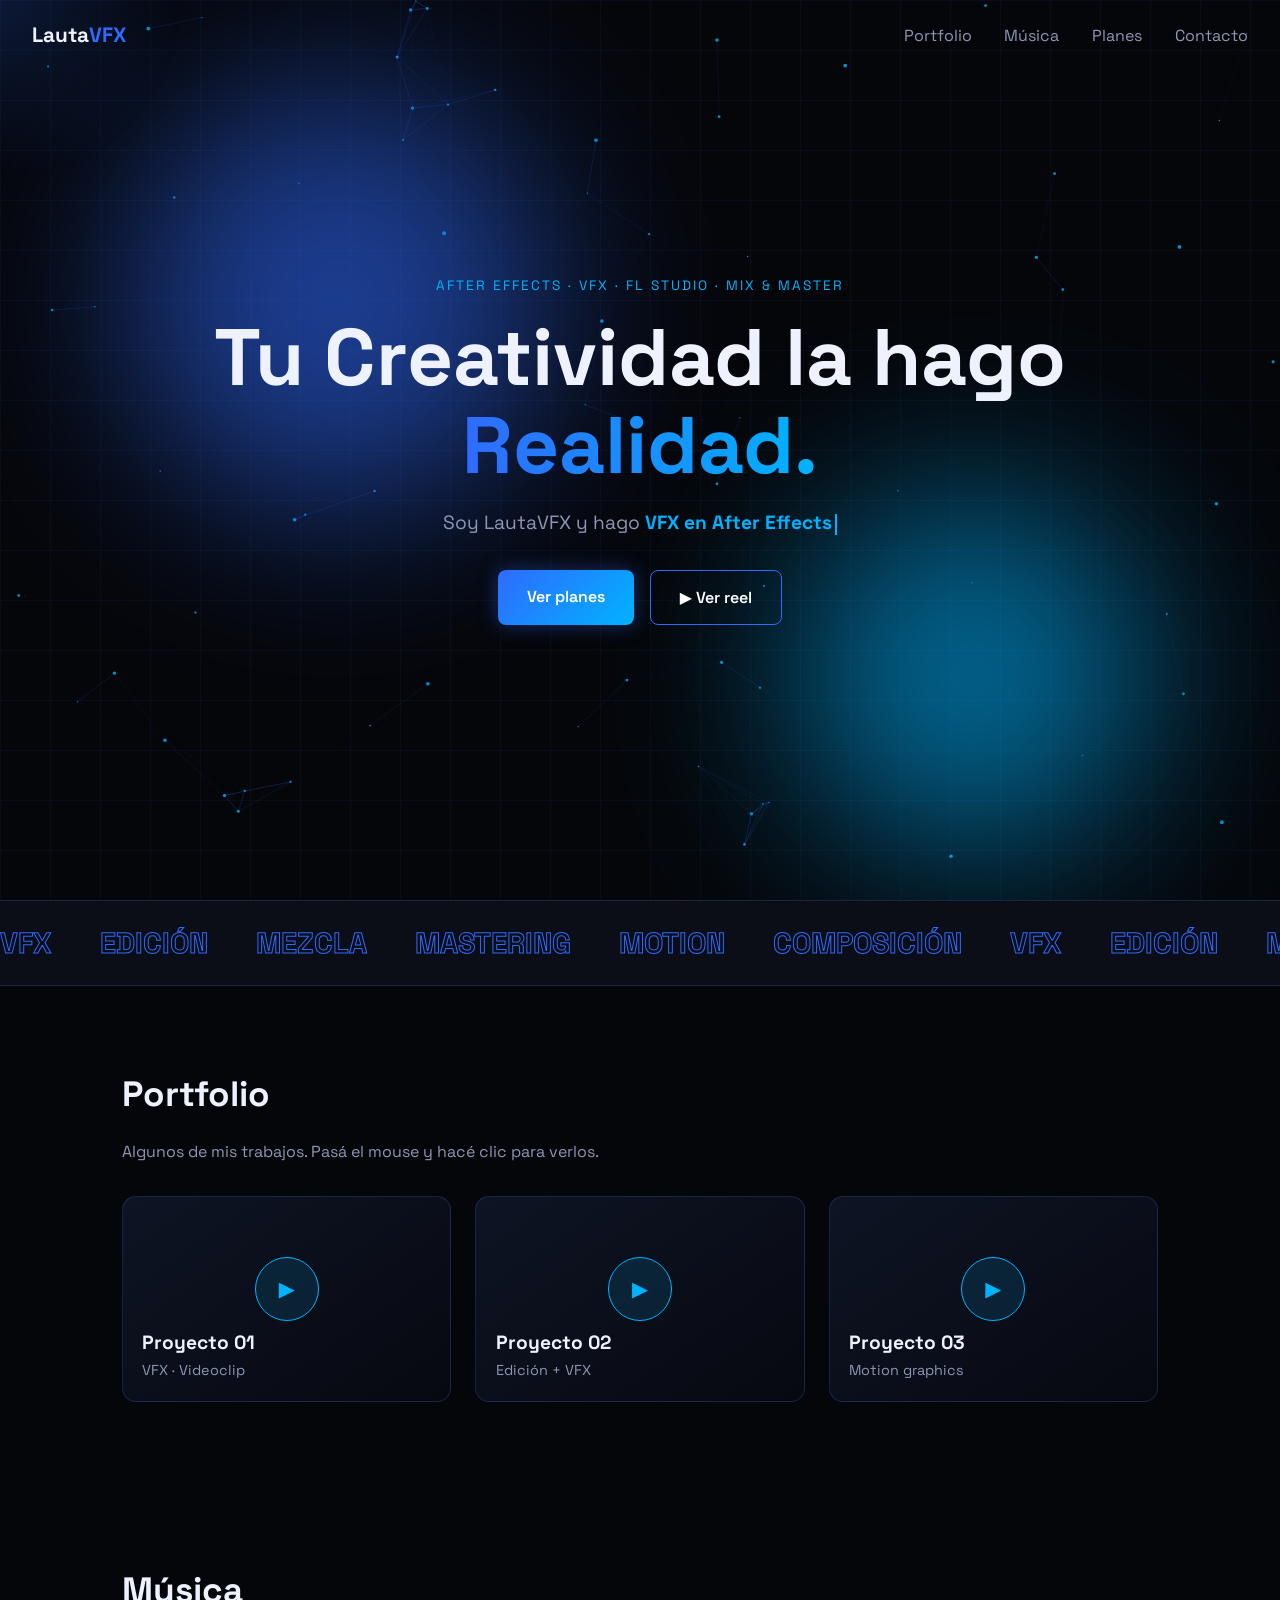
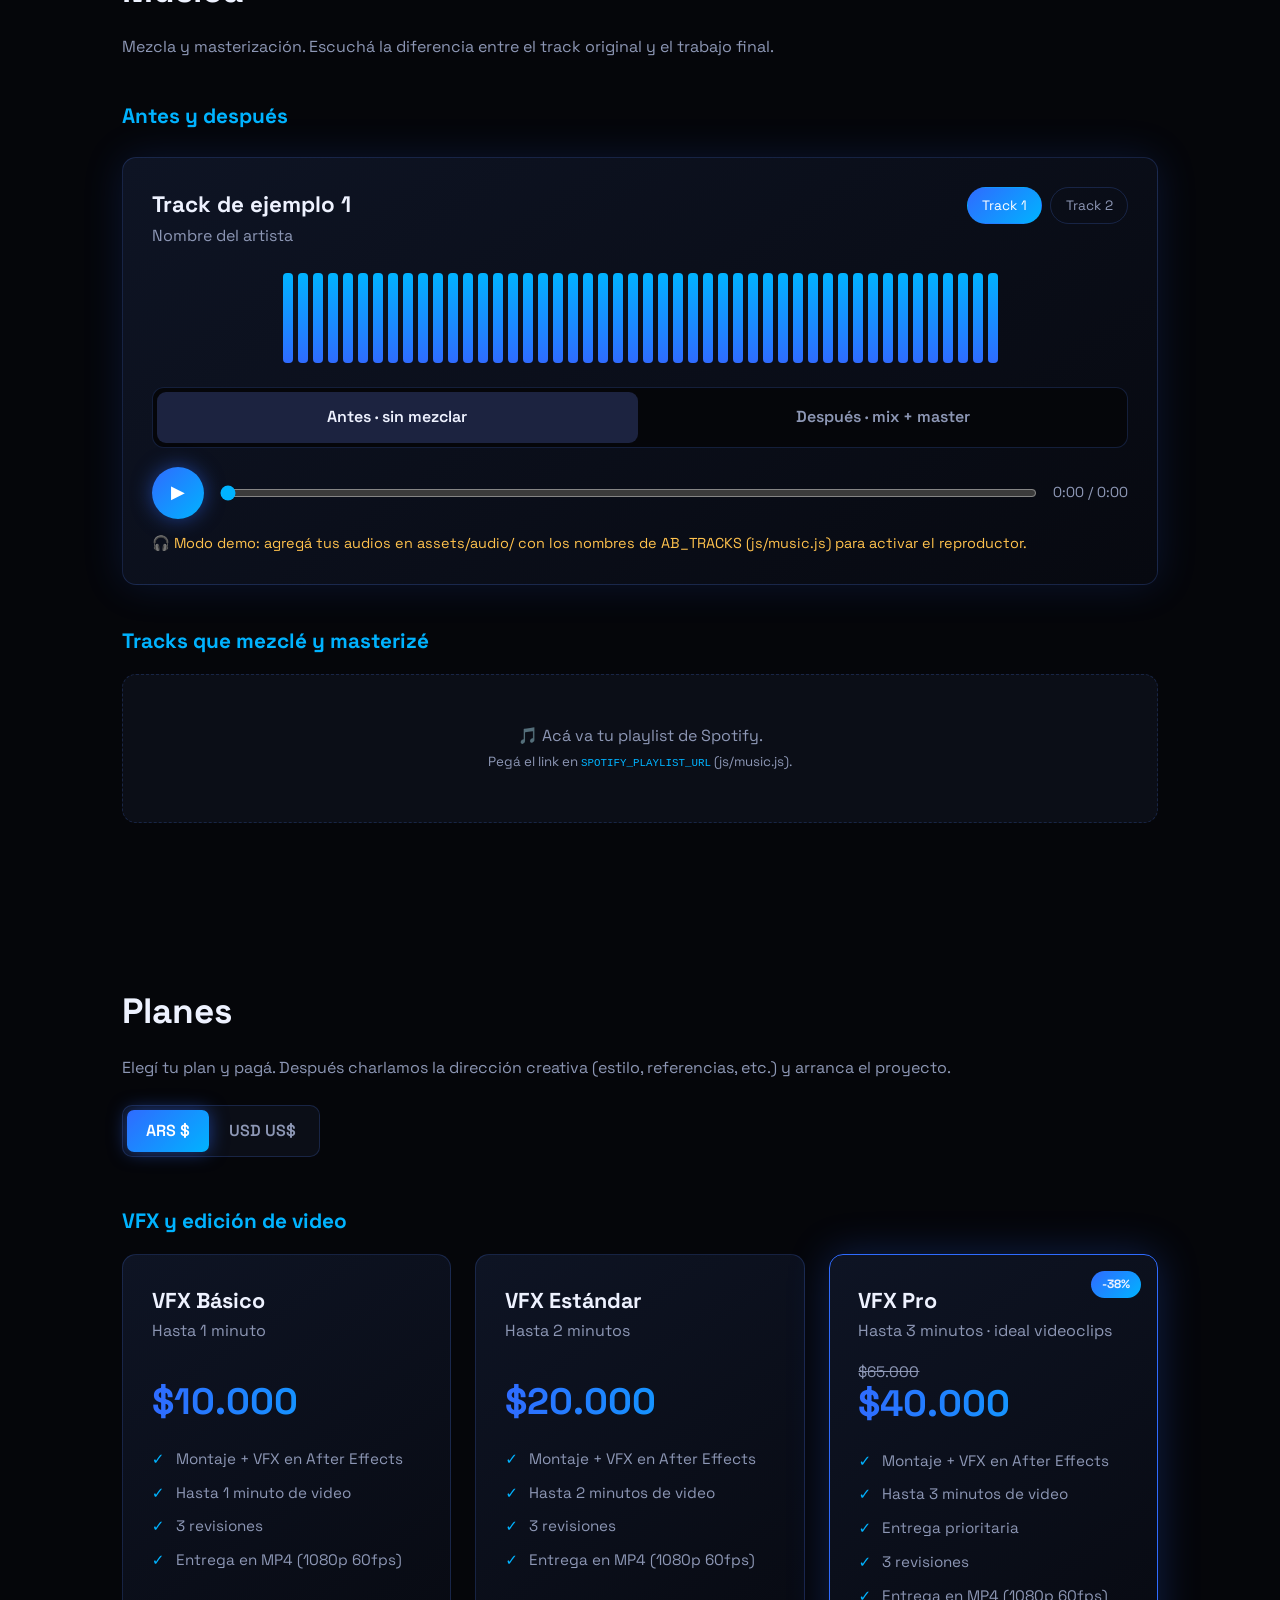
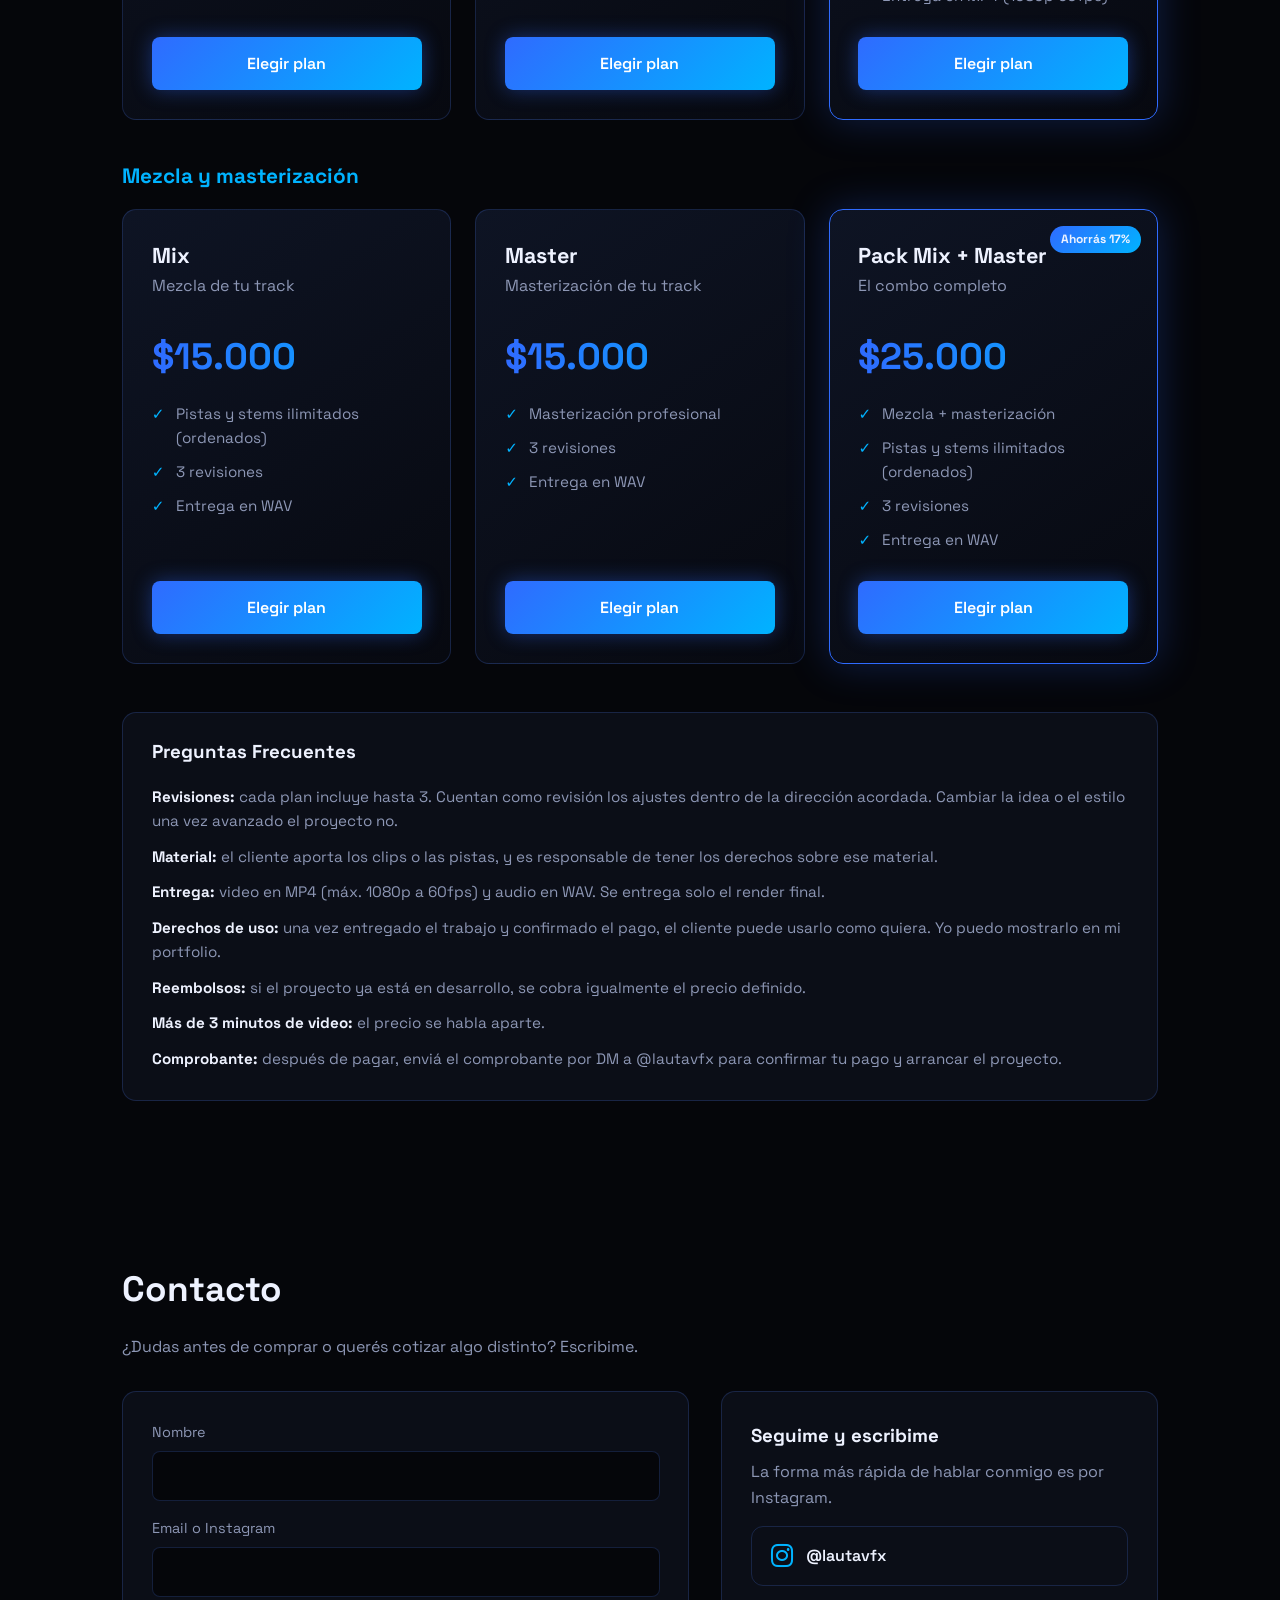
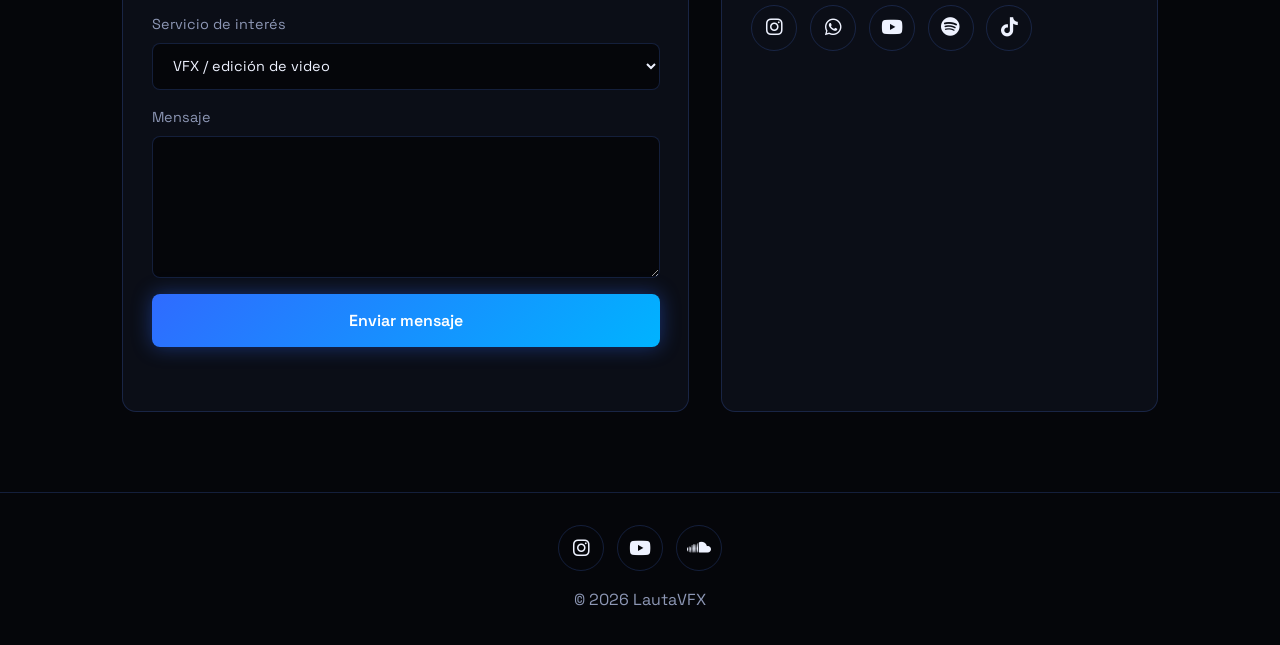
==== index.html @ 196fbb25 "V1" ====
<!DOCTYPE html>
<html lang="es">
<head>
  <meta charset="UTF-8">
  <meta name="viewport" content="width=device-width, initial-scale=1.0">
  <title>LautaVFX | VFX, edición y audio</title>
  <meta name="description" content="Servicios de VFX, edición de video, mezcla y masterización.">
  <link rel="icon" href="assets/favicon/favicon.ico" sizes="48x48">
  <link rel="icon" type="image/png" sizes="32x32" href="assets/favicon/favicon-32.png">
  <link rel="apple-touch-icon" href="assets/favicon/apple-touch-icon.png">
<meta name="theme-color" content="#05060a">
  <link rel="preconnect" href="https://fonts.googleapis.com">
  <link rel="preconnect" href="https://fonts.gstatic.com" crossorigin>
  <link href="https://fonts.googleapis.com/css2?family=Space+Grotesk:wght@400;500;700&display=swap" rel="stylesheet">
  <link rel="stylesheet" href="https://cdnjs.cloudflare.com/ajax/libs/font-awesome/6.5.1/css/all.min.css">
  <link rel="stylesheet" href="css/styles.css">
</head>
<body>

  <!-- Pantalla de carga -->
  <div class="preloader" id="preloader">
    <div class="preloader-logo">Lauta<span>VFX</span></div>
    <div class="preloader-bar"><div></div></div>
  </div>

  <div class="progress" id="progress"></div>
  <div class="cursor-glow" id="cursorGlow"></div>

  <header class="navbar" id="navbar">
    <a href="#inicio" class="logo">Lauta<span>VFX</span></a>
    <nav>
      <a href="#portfolio">Portfolio</a>
      <a href="#musica">Música</a>
      <a href="#planes">Planes</a>
      <a href="#contacto">Contacto</a>
    </nav>
  </header>

  <main>
    <section id="inicio" class="hero">
      <canvas id="particles"></canvas>
      <div class="orb orb-1"></div>
      <div class="orb orb-2"></div>
      <p class="eyebrow">After Effects · VFX · FL Studio · Mix & Master</p>
      <h1>Tu Creatividad la hago <span class="gradient-text">Realidad.</span></h1>
      <p class="hero-sub">Soy LautaVFX y hago <strong id="typed"></strong><span class="caret"></span></p>
      <div class="hero-actions">
        <a href="#planes" class="btn magnetic">Ver planes</a>
        <button class="btn btn-ghost magnetic" data-modal="modal-reel">▶ Ver reel</button>
      </div>
    </section>

    <!-- Cartel deslizante -->
    <div class="marquee">
      <div class="marquee-track">
        <span>VFX</span><span>EDICIÓN</span><span>MEZCLA</span><span>MASTERING</span><span>MOTION</span><span>COMPOSICIÓN</span>
        <span>VFX</span><span>EDICIÓN</span><span>MEZCLA</span><span>MASTERING</span><span>MOTION</span><span>COMPOSICIÓN</span>
      </div>
    </div>

    <section id="portfolio" class="reveal">
      <h2>Portfolio</h2>
      <p class="section-sub">Algunos de mis trabajos. Pasá el mouse y hacé clic para verlos.</p>
      <div class="cards">
        <div class="card tilt" data-modal="modal-reel">
          <div class="play">▶</div>
          <div class="card-info"><h3>Proyecto 01</h3><p>VFX · Videoclip</p></div>
        </div>
        <div class="card tilt" data-modal="modal-reel">
          <div class="play">▶</div>
          <div class="card-info"><h3>Proyecto 02</h3><p>Edición + VFX</p></div>
        </div>
        <div class="card tilt" data-modal="modal-reel">
          <div class="play">▶</div>
          <div class="card-info"><h3>Proyecto 03</h3><p>Motion graphics</p></div>
        </div>
      </div>
    </section>

    <section id="musica" class="reveal">
  <h2>Música</h2>
  <p class="section-sub">Mezcla y masterización. Escuchá la diferencia entre el track original y el trabajo final.</p>

  <h3 class="plans-title">Antes y después</h3>
  <div class="ab-player" id="abPlayer">
    <div class="ab-head">
      <div>
        <h4 id="abTitle">Título del track</h4>
        <p id="abArtist"></p>
      </div>
      <div class="ab-tracks" id="abTracks"></div>
    </div>

    <div class="eq" id="eq"></div>

    <div class="ab-switch" id="abSwitch">
      <button class="active" data-mode="before">Antes · sin mezclar</button>
      <button data-mode="after">Después · mix + master</button>
    </div>

    <div class="ab-controls">
      <button id="abPlay" aria-label="Reproducir / pausar">▶</button>
      <input type="range" id="abSeek" min="0" max="100" value="0" step="0.1" aria-label="Posición">
      <span id="abTime">0:00 / 0:00</span>
    </div>
    <p class="ab-status" id="abStatus"></p>
  </div>

  <h3 class="plans-title">Tracks que mezclé y masterizé</h3>
  <div class="spotify-wrap" id="spotifyBox"></div>
</section>

      <section id="planes" class="reveal">
  <h2>Planes</h2>
  <p class="section-sub">Elegí tu plan y pagá. Después charlamos la dirección creativa (estilo, referencias, etc.) y arranca el proyecto.</p>

  <div class="currency-toggle" id="currencyToggle">
    <button class="active" data-cur="ARS">ARS $</button>
    <button data-cur="USD">USD US$</button>
  </div>

  <h3 class="plans-title">VFX y edición de video</h3>
  <div class="plans" id="plans-vfx"></div>

  <h3 class="plans-title">Mezcla y masterización</h3>
  <div class="plans" id="plans-audio"></div>

  <div class="terms">
    <h3>Preguntas Frecuentes</h3>
    <ul>
      <li><strong>Revisiones:</strong> cada plan incluye hasta 3. Cuentan como revisión los ajustes dentro de la dirección acordada. Cambiar la idea o el estilo una vez avanzado el proyecto no.</li>
      <li><strong>Material:</strong> el cliente aporta los clips o las pistas, y es responsable de tener los derechos sobre ese material.</li>
      <li><strong>Entrega:</strong> video en MP4 (máx. 1080p a 60fps) y audio en WAV. Se entrega solo el render final.</li>
      <li><strong>Derechos de uso:</strong> una vez entregado el trabajo y confirmado el pago, el cliente puede usarlo como quiera. Yo puedo mostrarlo en mi portfolio.</li>
      <li><strong>Reembolsos:</strong> si el proyecto ya está en desarrollo, se cobra igualmente el precio definido.</li>
      <li><strong>Más de 3 minutos de video:</strong> el precio se habla aparte.</li>
      <li><strong>Comprobante:</strong> después de pagar, enviá el comprobante por DM a @lautavfx para confirmar tu pago y arrancar el proyecto.</li>
    </ul>
  </div>
</section>
    </section>

    <section id="contacto" class="reveal">
  <h2>Contacto</h2>
  <p class="section-sub">¿Dudas antes de comprar o querés cotizar algo distinto? Escribime.</p>

  <div class="contact-grid">
    <form class="contact-form" data-form action="https://formspree.io/f/TU_ID_ACA" method="POST">
      <label>Nombre
        <input type="text" name="nombre" required>
      </label>
      <label>Email o Instagram
        <input type="text" name="contacto" required>
      </label>
      <label>Servicio de interés
        <select name="servicio">
          <option>VFX / edición de video</option>
          <option>Mezcla</option>
          <option>Masterización</option>
          <option>Pack Mix + Master</option>
          <option>Otro / cotización</option>
        </select>
      </label>
      <label>Mensaje
        <textarea name="mensaje" rows="5" required></textarea>
      </label>
      <input type="text" name="_gotcha" tabindex="-1" autocomplete="off" style="display:none">
      <button class="btn" type="submit">Enviar mensaje</button>
      <p class="form-status" role="status"></p>
    </form>

    <div class="contact-side">
      <h3>Seguime y escribime</h3>
      <p>La forma más rápida de hablar conmigo es por Instagram.</p>
      <a class="social-main" href="https://instagram.com/lautavfx" target="_blank" rel="noopener">
        <i class="fa-brands fa-instagram"></i> @lautavfx
      </a>
      <div class="socials">
        <a href="https://instagram.com/lautavfx" target="_blank" rel="noopener" aria-label="Instagram"><i class="fa-brands fa-instagram"></i></a>
        <a href="#" target="_blank" rel="noopener" aria-label="WhatsApp"><i class="fa-brands fa-whatsapp"></i></a>
        <a href="#" target="_blank" rel="noopener" aria-label="YouTube"><i class="fa-brands fa-youtube"></i></a>
        <a href="#" target="_blank" rel="noopener" aria-label="Spotify"><i class="fa-brands fa-spotify"></i></a>
        <a href="#" target="_blank" rel="noopener" aria-label="TikTok"><i class="fa-brands fa-tiktok"></i></a>
      </div>
    </div>
  </div>
</section>
  </main>

  <footer>
  <div class="socials">
    <a href="https://instagram.com/lautavfx" target="_blank" rel="noopener" aria-label="Instagram"><i class="fa-brands fa-instagram"></i></a>
    <a href="#" target="_blank" rel="noopener" aria-label="YouTube"><i class="fa-brands fa-youtube"></i></a>
    <a href="#" target="_blank" rel="noopener" aria-label="SoundCloud"><i class="fa-brands fa-soundcloud"></i></a>
  </div>
  <p>© 2026 LautaVFX</p>
</footer>

  <!-- Pop-up (modal) -->
  <div class="modal" id="modal-reel" aria-hidden="true">
    <div class="modal-box" role="dialog" aria-modal="true">
      <button class="modal-close" aria-label="Cerrar">&times;</button>
      <h3>Mi reel</h3>
      <p>Acá va a ir tu video de YouTube o Vimeo.</p>
    </div>
  </div>

  <div class="modal" id="modal-plan" aria-hidden="true">
  <div class="modal-box" role="dialog" aria-modal="true">
    <button class="modal-close" aria-label="Cerrar">&times;</button>
    <div id="modalPlanContent"></div>
  </div>
</div>

  <script src="js/forms.js"></script>
  <script src="js/music.js"></script>
  <script src="js/main.js"></script>
</body>
</html>
---- css/styles.css ----
:root {
  --bg: #05060a;
  --bg-soft: #0b0e17;
  --blue: #2f6bff;
  --cyan: #00b3ff;
  --text: #eef2ff;
  --muted: #8d97b5;
  --border: rgba(80, 130, 255, 0.2);
}

* { box-sizing: border-box; margin: 0; padding: 0; }

html { scroll-behavior: smooth; scroll-padding-top: 80px; }

body {
  font-family: "Space Grotesk", system-ui, sans-serif;
  background: var(--bg);
  color: var(--text);
  line-height: 1.6;
  overflow-x: hidden;
}

/* Navbar */
.navbar {
  position: fixed;
  top: 0; left: 0; right: 0;
  z-index: 50;
  display: flex;
  justify-content: space-between;
  align-items: center;
  padding: 1.2rem 2rem;
  transition: all 0.3s ease;
}
.navbar.scrolled {
  padding: 0.7rem 2rem;
  background: rgba(5, 6, 10, 0.7);
  backdrop-filter: blur(12px);
  border-bottom: 1px solid var(--border);
}
.logo {
  font-weight: 700;
  font-size: 1.3rem;
  color: var(--text);
  text-decoration: none;
}
.logo span { color: var(--blue); }

.navbar nav a {
  position: relative;
  color: var(--muted);
  text-decoration: none;
  margin-left: 1.8rem;
  transition: color 0.2s;
}
.navbar nav a::after {
  content: "";
  position: absolute;
  left: 0; bottom: -4px;
  width: 0; height: 2px;
  background: linear-gradient(90deg, var(--blue), var(--cyan));
  transition: width 0.3s;
}
.navbar nav a:hover { color: var(--text); }
.navbar nav a:hover::after { width: 100%; }

/* Secciones */
section {
  padding: 5rem 2rem;
  max-width: 1100px;
  margin: 0 auto;
}
h2 { font-size: 2.2rem; margin-bottom: 1rem; }

/* Hero */
.hero {
  position: relative;
  max-width: none;
  min-height: 100vh;
  display: flex;
  flex-direction: column;
  justify-content: center;
  align-items: center;
  text-align: center;
  overflow: hidden;
  background:
    linear-gradient(rgba(47,107,255,0.06) 1px, transparent 1px),
    linear-gradient(90deg, rgba(47,107,255,0.06) 1px, transparent 1px);
  background-size: 50px 50px;
}
.hero > * { position: relative; z-index: 1; }

.orb {
  position: absolute;
  border-radius: 50%;
  filter: blur(90px);
  opacity: 0.55;
  z-index: 0;
}
.orb-1 {
  width: 420px; height: 420px;
  background: var(--blue);
  top: 10%; left: 10%;
  animation: float1 12s ease-in-out infinite;
}
.orb-2 {
  width: 360px; height: 360px;
  background: var(--cyan);
  bottom: 5%; right: 10%;
  animation: float2 14s ease-in-out infinite;
}
@keyframes float1 { 50% { transform: translate(80px, 60px) scale(1.15); } }
@keyframes float2 { 50% { transform: translate(-70px, -50px) scale(1.1); } }

.eyebrow {
  color: var(--cyan);
  letter-spacing: 0.15em;
  text-transform: uppercase;
  font-size: 0.85rem;
  margin-bottom: 1rem;
  animation: fadeUp 0.8s ease both;
}
.hero h1 {
  font-size: clamp(2.4rem, 7vw, 5rem);
  line-height: 1.1;
  max-width: 900px;
  animation: fadeUp 0.8s 0.15s ease both;
}
.gradient-text {
  background: linear-gradient(90deg, var(--blue), var(--cyan), var(--blue));
  background-size: 200% auto;
  -webkit-background-clip: text;
  background-clip: text;
  color: transparent;
  animation: shine 4s linear infinite;
}
@keyframes shine { to { background-position: 200% center; } }

.hero-sub {
  color: var(--muted);
  font-size: 1.2rem;
  margin-top: 1.2rem;
  max-width: 560px;
  animation: fadeUp 0.8s 0.3s ease both;
}
.hero-actions {
  display: flex;
  gap: 1rem;
  margin-top: 2rem;
  animation: fadeUp 0.8s 0.45s ease both;
}
@keyframes fadeUp {
  from { opacity: 0; transform: translateY(24px); }
  to   { opacity: 1; transform: translateY(0); }
}

/* Botones */
.btn {
  display: inline-block;
  padding: 0.85rem 1.8rem;
  background: linear-gradient(135deg, var(--blue), var(--cyan));
  color: #fff;
  border: none;
  border-radius: 8px;
  font: inherit;
  font-weight: 600;
  text-decoration: none;
  cursor: pointer;
  box-shadow: 0 0 20px rgba(47, 107, 255, 0.4);
  transition: transform 0.2s, box-shadow 0.2s;
}
.btn:hover {
  transform: translateY(-3px);
  box-shadow: 0 0 35px rgba(0, 179, 255, 0.7);
}
.btn-ghost {
  background: transparent;
  border: 1px solid var(--blue);
  box-shadow: none;
}
.btn-ghost:hover { background: rgba(47, 107, 255, 0.15); }

/* Aparición al hacer scroll */
.reveal {
  opacity: 0;
  transform: translateY(40px);
  transition: opacity 0.8s ease, transform 0.8s ease;
}
.reveal.visible { opacity: 1; transform: none; }

/* Pop-up */
.modal {
  position: fixed;
  inset: 0;
  z-index: 100;
  display: flex;
  align-items: center;
  justify-content: center;
  padding: 1rem;
  background: rgba(0, 0, 0, 0.75);
  backdrop-filter: blur(6px);
  opacity: 0;
  pointer-events: none;
  transition: opacity 0.3s;
}
.modal.open { opacity: 1; pointer-events: auto; }

.modal-box {
  position: relative;
  width: 100%;
  max-width: 560px;
  padding: 2.2rem;
  background: var(--bg-soft);
  border: 1px solid var(--border);
  border-radius: 14px;
  box-shadow: 0 0 60px rgba(47, 107, 255, 0.35);
  transform: translateY(30px) scale(0.95);
  transition: transform 0.3s;
}
.modal.open .modal-box { transform: none; }
.modal-box h3 { font-size: 1.6rem; margin-bottom: 0.8rem; }
.modal-box p { color: var(--muted); }

.modal-close {
  position: absolute;
  top: 0.8rem; right: 1rem;
  background: none;
  border: none;
  color: var(--muted);
  font-size: 2rem;
  line-height: 1;
  cursor: pointer;
}
.modal-close:hover { color: var(--cyan); }

footer {
  text-align: center;
  padding: 2rem;
  color: var(--muted);
  border-top: 1px solid var(--border);
}

/* Accesibilidad: menos movimiento si el sistema lo pide */
@media (prefers-reduced-motion: reduce) {
  * { animation: none !important; transition: none !important; }
  .reveal { opacity: 1; transform: none; }
}

/* Celular */
@media (max-width: 640px) {
  .navbar nav a { margin-left: 1rem; font-size: 0.9rem; }
  .hero-actions { flex-direction: column; }
}
/* ===== Pantalla de carga ===== */
.preloader {
  position: fixed;
  inset: 0;
  z-index: 200;
  display: flex;
  flex-direction: column;
  align-items: center;
  justify-content: center;
  gap: 1.5rem;
  background: var(--bg);
  transition: opacity 0.6s, visibility 0.6s;
}
.preloader.hidden { opacity: 0; visibility: hidden; }
.preloader-logo {
  font-size: 2.5rem;
  font-weight: 700;
  animation: pulse 1.2s ease-in-out infinite;
}
.preloader-logo span { color: var(--blue); }
.preloader-bar {
  width: 180px; height: 3px;
  background: rgba(255, 255, 255, 0.1);
  border-radius: 3px;
  overflow: hidden;
}
.preloader-bar div {
  height: 100%;
  background: linear-gradient(90deg, var(--blue), var(--cyan));
  animation: loadbar 1.1s ease forwards;
}
@keyframes loadbar { from { width: 0; } to { width: 100%; } }
@keyframes pulse { 50% { opacity: 0.5; text-shadow: 0 0 25px var(--blue); } }

/* ===== Barra de progreso de scroll ===== */
.progress {
  position: fixed;
  top: 0; left: 0;
  height: 3px;
  width: 0;
  z-index: 150;
  background: linear-gradient(90deg, var(--blue), var(--cyan));
  box-shadow: 0 0 10px var(--cyan);
}

/* ===== Brillo que sigue al cursor ===== */
.cursor-glow {
  position: fixed;
  top: 0; left: 0;
  width: 400px; height: 400px;
  margin: -200px 0 0 -200px;
  border-radius: 50%;
  background: radial-gradient(circle, rgba(47, 107, 255, 0.18), transparent 65%);
  pointer-events: none;
  z-index: 1;
}
@media (pointer: coarse) { .cursor-glow { display: none; } }

/* ===== Partículas ===== */
.hero > #particles {
  position: absolute;
  inset: 0;
  width: 100%;
  height: 100%;
  z-index: 0;
}

/* ===== Texto que se escribe ===== */
#typed { color: var(--cyan); }
.caret {
  display: inline-block;
  width: 2px; height: 1.1em;
  margin-left: 3px;
  vertical-align: text-bottom;
  background: var(--cyan);
  animation: blink 0.8s steps(1) infinite;
}
@keyframes blink { 50% { opacity: 0; } }

/* ===== Cartel deslizante ===== */
.marquee {
  overflow: hidden;
  padding: 1.2rem 0;
  border-top: 1px solid var(--border);
  border-bottom: 1px solid var(--border);
  background: var(--bg-soft);
}
.marquee-track {
  display: flex;
  width: max-content;
  animation: marquee 28s linear infinite;
}
.marquee-track span {
  padding-right: 3rem;
  font-size: 1.8rem;
  font-weight: 700;
  white-space: nowrap;
  color: transparent;
  -webkit-text-stroke: 1px var(--blue);
}
.marquee-track span:hover { color: var(--blue); }
@keyframes marquee { to { transform: translateX(-50%); } }

/* ===== Tarjetas del portfolio ===== */
.section-sub { color: var(--muted); }
.cards {
  display: grid;
  grid-template-columns: repeat(auto-fit, minmax(260px, 1fr));
  gap: 1.5rem;
  margin-top: 2rem;
  perspective: 1000px;
}
.card {
  position: relative;
  aspect-ratio: 16 / 10;
  display: flex;
  align-items: flex-end;
  padding: 1.2rem;
  background: linear-gradient(145deg, #0e1424, #070910);
  border: 1px solid var(--border);
  border-radius: 14px;
  overflow: hidden;
  cursor: pointer;
  transition: transform 0.15s ease-out, border-color 0.3s, box-shadow 0.3s;
}
.card::before {
  content: "";
  position: absolute;
  inset: 0;
  background: radial-gradient(260px circle at var(--mx, 50%) var(--my, 50%), rgba(0, 179, 255, 0.3), transparent 60%);
  opacity: 0;
  transition: opacity 0.3s;
}
.card:hover { border-color: var(--cyan); box-shadow: 0 10px 40px rgba(47, 107, 255, 0.3); }
.card:hover::before { opacity: 1; }
.card-info { position: relative; z-index: 1; }
.card-info h3 { font-size: 1.2rem; }
.card-info p { color: var(--muted); font-size: 0.9rem; }
.play {
  position: absolute;
  top: 50%; left: 50%;
  width: 64px; height: 64px;
  margin: -42px 0 0 -32px;
  display: flex;
  align-items: center;
  justify-content: center;
  border-radius: 50%;
  border: 1px solid var(--cyan);
  background: rgba(0, 179, 255, 0.12);
  color: var(--cyan);
  font-size: 1.3rem;
  transition: transform 0.3s, background 0.3s;
}
.card:hover .play { transform: scale(1.15); background: rgba(0, 179, 255, 0.3); }

/* ===== Contadores ===== */
.stats {
  display: grid;
  grid-template-columns: repeat(auto-fit, minmax(180px, 1fr));
  gap: 1.5rem;
  text-align: center;
}
.stat strong {
  display: block;
  font-size: 3.2rem;
  background: linear-gradient(90deg, var(--blue), var(--cyan));
  -webkit-background-clip: text;
  background-clip: text;
  color: transparent;
}
.stat span { color: var(--muted); }

/* ===== Ecualizador ===== */
.eq {
  display: flex;
  align-items: flex-end;
  gap: 5px;
  height: 90px;
  margin-top: 2rem;
}
.eq span {
  flex: 1;
  max-width: 10px;
  height: 100%;
  border-radius: 4px;
  background: linear-gradient(to top, var(--blue), var(--cyan));
  transform-origin: bottom;
  animation: eq 0.8s ease-in-out infinite alternate;
}
@keyframes eq { from { transform: scaleY(0.08); } to { transform: scaleY(1); } }

/* ===== Planes ===== */
.currency-toggle {
  display: inline-flex;
  margin: 1.5rem 0 0.5rem;
  padding: 4px;
  background: var(--bg-soft);
  border: 1px solid var(--border);
  border-radius: 10px;
}
.currency-toggle button {
  padding: 0.5rem 1.2rem;
  background: none;
  border: none;
  border-radius: 7px;
  color: var(--muted);
  font: inherit;
  font-weight: 600;
  cursor: pointer;
  transition: all 0.25s;
}
.currency-toggle button.active {
  background: linear-gradient(135deg, var(--blue), var(--cyan));
  color: #fff;
  box-shadow: 0 0 18px rgba(47, 107, 255, 0.5);
}

.plans-title {
  margin: 2.5rem 0 1rem;
  font-size: 1.3rem;
  color: var(--cyan);
}
.plans {
  display: grid;
  grid-template-columns: repeat(auto-fit, minmax(260px, 1fr));
  gap: 1.5rem;
  perspective: 1000px;
}

.plan {
  position: relative;
  display: flex;
  flex-direction: column;
  padding: 1.8rem;
  background: linear-gradient(145deg, #0e1424, #070910);
  border: 1px solid var(--border);
  border-radius: 14px;
  overflow: hidden;
  cursor: pointer;
  transition: transform 0.15s ease-out, border-color 0.3s, box-shadow 0.3s;
}
.reveal.visible .plan { animation: fadeUp 0.7s var(--d, 0s) backwards; }
.plan::before {
  content: "";
  position: absolute;
  inset: 0;
  background: radial-gradient(260px circle at var(--mx, 50%) var(--my, 50%), rgba(0, 179, 255, 0.25), transparent 60%);
  opacity: 0;
  transition: opacity 0.3s;
  pointer-events: none;
}
.plan:hover { border-color: var(--cyan); box-shadow: 0 10px 40px rgba(47, 107, 255, 0.3); }
.plan:hover::before { opacity: 1; }
.plan > * { position: relative; }

.plan.featured {
  border-color: var(--blue);
  box-shadow: 0 0 40px rgba(47, 107, 255, 0.25);
}
.plan .badge {
  position: absolute;
  top: 1rem; right: 1rem;
  padding: 0.25rem 0.7rem;
  background: linear-gradient(135deg, var(--blue), var(--cyan));
  border-radius: 20px;
  font-size: 0.75rem;
  font-weight: 700;
}
.plan h4 { font-size: 1.35rem; }
.plan .tagline { color: var(--muted); margin-bottom: 1rem; }
.plan .old-price {
  min-height: 1.4rem;
  color: var(--muted);
  text-decoration: line-through;
  font-size: 0.95rem;
}
.plan .price {
  font-size: 2.3rem;
  font-weight: 700;
  line-height: 1.1;
  background: linear-gradient(90deg, var(--blue), var(--cyan));
  -webkit-background-clip: text;
  background-clip: text;
  color: transparent;
}
.plan ul {
  list-style: none;
  margin: 1.2rem 0 1.5rem;
  flex: 1;
}
.plan li {
  padding: 0.3rem 0 0.3rem 1.5rem;
  position: relative;
  color: var(--muted);
  font-size: 0.95rem;
}
.plan li::before {
  content: "✓";
  position: absolute;
  left: 0;
  color: var(--cyan);
  font-weight: 700;
}
.plan .btn { text-align: center; }

/* Condiciones */
.terms {
  margin-top: 3rem;
  padding: 1.5rem 1.8rem;
  background: var(--bg-soft);
  border: 1px solid var(--border);
  border-radius: 14px;
}
.terms h3 { margin-bottom: 0.8rem; }
.terms ul { list-style: none; }
.terms li { padding: 0.35rem 0; color: var(--muted); font-size: 0.95rem; }
.terms strong { color: var(--text); }

/* Contenido del pop-up de plan */
.modal-price {
  margin: 0.5rem 0 1rem;
  font-size: 2.2rem;
  font-weight: 700;
  color: var(--cyan);
}
.modal-price s { margin-right: 0.6rem; font-size: 1.1rem; color: var(--muted); font-weight: 400; }
.modal-list { list-style: none; margin-bottom: 1.2rem; }
.modal-list li { padding: 0.3rem 0 0.3rem 1.5rem; position: relative; color: var(--text); }
.modal-list li::before { content: "✓"; position: absolute; left: 0; color: var(--cyan); font-weight: 700; }
.modal-note { margin: 1rem 0 1.2rem; font-size: 0.9rem; color: var(--muted); }
.modal-box .btn { display: block; text-align: center; }

/* ===== Contacto ===== */
.contact-grid {
  display: grid;
  grid-template-columns: 1.3fr 1fr;
  gap: 2rem;
  margin-top: 2rem;
}
@media (max-width: 800px) { .contact-grid { grid-template-columns: 1fr; } }

.contact-form, .contact-side, .brief-form {
  padding: 1.8rem;
  background: var(--bg-soft);
  border: 1px solid var(--border);
  border-radius: 14px;
}
.contact-side h3 { margin-bottom: 0.5rem; }
.contact-side p { color: var(--muted); }

.contact-form label, .brief-form label {
  display: block;
  margin-bottom: 1rem;
  color: var(--muted);
  font-size: 0.9rem;
}
.contact-form input, .contact-form select, .contact-form textarea,
.brief-form input, .brief-form select, .brief-form textarea {
  display: block;
  width: 100%;
  margin-top: 0.4rem;
  padding: 0.8rem 1rem;
  background: var(--bg);
  border: 1px solid var(--border);
  border-radius: 8px;
  color: var(--text);
  font: inherit;
  transition: border-color 0.25s, box-shadow 0.25s;
}
.contact-form input:focus, .contact-form select:focus, .contact-form textarea:focus,
.brief-form input:focus, .brief-form select:focus, .brief-form textarea:focus {
  outline: none;
  border-color: var(--cyan);
  box-shadow: 0 0 0 3px rgba(0, 179, 255, 0.15);
}
.contact-form textarea, .brief-form textarea { resize: vertical; }
select option { background: var(--bg-soft); color: var(--text); }

.contact-form .btn, .brief-form .btn { width: 100%; }
.btn:disabled { opacity: 0.6; cursor: wait; }

.form-status { margin-top: 0.8rem; min-height: 1.4rem; font-size: 0.95rem; color: var(--muted); }
.form-status.ok { color: #4ade80; }
.form-status.error { color: #ff6b6b; }

/* ===== Redes sociales ===== */
.social-main {
  display: flex;
  align-items: center;
  gap: 0.8rem;
  margin-top: 1rem;
  padding: 1rem 1.2rem;
  border: 1px solid var(--border);
  border-radius: 12px;
  color: var(--text);
  font-weight: 600;
  text-decoration: none;
  transition: all 0.25s;
}
.social-main i { font-size: 1.6rem; color: var(--cyan); }
.social-main:hover {
  border-color: var(--cyan);
  box-shadow: 0 0 25px rgba(47, 107, 255, 0.35);
  transform: translateX(4px);
}

.socials { display: flex; flex-wrap: wrap; gap: 0.8rem; margin-top: 1.2rem; }
.socials a {
  width: 46px; height: 46px;
  display: flex;
  align-items: center;
  justify-content: center;
  border: 1px solid var(--border);
  border-radius: 50%;
  color: var(--text);
  font-size: 1.2rem;
  text-decoration: none;
  transition: all 0.25s;
}
.socials a:hover {
  transform: translateY(-5px) scale(1.1);
  color: #fff;
  border-color: var(--cyan);
  background: linear-gradient(135deg, var(--blue), var(--cyan));
  box-shadow: 0 0 22px rgba(0, 179, 255, 0.6);
}
footer .socials { justify-content: center; margin: 0 0 1rem; }

/* ===== Aviso del comprobante (pop-up) ===== */
.modal-box { max-height: 90vh; overflow-y: auto; }

.receipt-notice {
  margin: 1rem 0 1.2rem;
  padding: 1rem 1.2rem;
  border: 1px solid rgba(255, 190, 60, 0.4);
  background: rgba(255, 190, 60, 0.07);
  border-radius: 10px;
  font-size: 0.92rem;
}
.receipt-notice strong { color: #ffc24d; }
.receipt-notice p { margin: 0.4rem 0 0.8rem; color: var(--text); }
.receipt-notice a { color: var(--cyan); }
.check-row {
  display: flex;
  align-items: flex-start;
  gap: 0.6rem;
  cursor: pointer;
  color: var(--text);
}
.check-row input {
  width: 18px; height: 18px;
  margin-top: 0.2rem;
  accent-color: var(--cyan);
}
.check-row.shake { animation: shake 0.4s; }
@keyframes shake { 25% { transform: translateX(-6px); } 75% { transform: translateX(6px); } }

.btn.disabled {
  opacity: 0.4;
  filter: grayscale(0.6);
  box-shadow: none;
  cursor: not-allowed;
}
.btn.disabled:hover { transform: none; box-shadow: none; }

/* ===== Página de gracias ===== */
.thanks {
  position: relative;
  min-height: 100vh;
  padding: 7rem 1.5rem 4rem;
  display: flex;
  justify-content: center;
  overflow: hidden;
  background:
    linear-gradient(rgba(47,107,255,0.06) 1px, transparent 1px),
    linear-gradient(90deg, rgba(47,107,255,0.06) 1px, transparent 1px);
  background-size: 50px 50px;
}
.thanks-box {
  position: relative;
  z-index: 1;
  width: 100%;
  max-width: 720px;
  text-align: center;
}
.thanks h1 { font-size: clamp(2rem, 5vw, 3rem); line-height: 1.15; }

.check {
  width: 80px; height: 80px;
  margin: 0 auto 1.5rem;
  display: flex;
  align-items: center;
  justify-content: center;
  border-radius: 50%;
  background: linear-gradient(135deg, var(--blue), var(--cyan));
  font-size: 2.4rem;
  box-shadow: 0 0 40px rgba(0, 179, 255, 0.6);
  animation: pop 0.7s cubic-bezier(0.2, 1.4, 0.4, 1) both;
}
@keyframes pop { from { transform: scale(0) rotate(-90deg); } to { transform: scale(1) rotate(0); } }

.steps { list-style: none; counter-reset: step; text-align: left; margin: 2rem 0; }
.steps li {
  counter-increment: step;
  position: relative;
  padding: 1.2rem 1.2rem 1.2rem 4rem;
  margin-bottom: 1rem;
  background: var(--bg-soft);
  border: 1px solid var(--border);
  border-radius: 12px;
  color: var(--muted);
  animation: fadeUp 0.7s backwards;
}
.steps li:nth-child(1) { animation-delay: 0.3s; }
.steps li:nth-child(2) { animation-delay: 0.45s; }
.steps li:nth-child(3) { animation-delay: 0.6s; }
.steps li::before {
  content: counter(step);
  position: absolute;
  left: 1.2rem; top: 1.1rem;
  width: 34px; height: 34px;
  display: flex;
  align-items: center;
  justify-content: center;
  border-radius: 50%;
  background: linear-gradient(135deg, var(--blue), var(--cyan));
  color: #fff;
  font-weight: 700;
}
.steps li strong { color: var(--text); }
.steps .btn { margin-top: 0.8rem; padding: 0.6rem 1.2rem; }

.brief-form { text-align: left; }
.brief-form h2 { font-size: 1.5rem; margin-bottom: 1rem; }
.brief-row { display: grid; grid-template-columns: 1fr 1fr; gap: 1rem; }
@media (max-width: 600px) { .brief-row { grid-template-columns: 1fr; } }

/* ===== Música ===== */
.ab-player {
  margin-top: 1.5rem;
  padding: 1.8rem;
  background: linear-gradient(145deg, #0e1424, #070910);
  border: 1px solid var(--border);
  border-radius: 14px;
  box-shadow: 0 0 40px rgba(47, 107, 255, 0.15);
}
.ab-head {
  display: flex;
  flex-wrap: wrap;
  justify-content: space-between;
  align-items: flex-start;
  gap: 1rem;
}
.ab-head h4 { font-size: 1.4rem; }
.ab-head p { color: var(--muted); }

.ab-tracks { display: flex; flex-wrap: wrap; gap: 0.5rem; }
.ab-tracks button {
  padding: 0.4rem 0.9rem;
  background: none;
  border: 1px solid var(--border);
  border-radius: 20px;
  color: var(--muted);
  font: inherit;
  font-size: 0.85rem;
  cursor: pointer;
  transition: all 0.25s;
}
.ab-tracks button:hover { color: var(--text); border-color: var(--cyan); }
.ab-tracks button.active {
  background: linear-gradient(135deg, var(--blue), var(--cyan));
  border-color: transparent;
  color: #fff;
}

.ab-player .eq { justify-content: center; margin: 1.5rem 0; }

.ab-switch {
  display: grid;
  grid-template-columns: 1fr 1fr;
  gap: 4px;
  padding: 4px;
  background: var(--bg);
  border: 1px solid var(--border);
  border-radius: 12px;
}
.ab-switch button {
  padding: 0.8rem 0.5rem;
  background: none;
  border: none;
  border-radius: 9px;
  color: var(--muted);
  font: inherit;
  font-weight: 600;
  cursor: pointer;
  transition: all 0.3s;
}
.ab-switch button:hover { color: var(--text); }
.ab-switch button.active[data-mode="before"] { background: #1c2340; color: var(--text); }
.ab-switch button.active[data-mode="after"] {
  background: linear-gradient(135deg, var(--blue), var(--cyan));
  color: #fff;
  box-shadow: 0 0 22px rgba(47, 107, 255, 0.5);
}

.ab-controls { display: flex; align-items: center; gap: 1rem; margin-top: 1.2rem; }
#abPlay {
  flex-shrink: 0;
  width: 52px; height: 52px;
  border: none;
  border-radius: 50%;
  background: linear-gradient(135deg, var(--blue), var(--cyan));
  color: #fff;
  font-size: 1.1rem;
  cursor: pointer;
  box-shadow: 0 0 20px rgba(47, 107, 255, 0.5);
  transition: transform 0.2s, box-shadow 0.2s;
}
#abPlay:hover { transform: scale(1.1); box-shadow: 0 0 32px rgba(0, 179, 255, 0.7); }
#abSeek { flex: 1; accent-color: var(--cyan); cursor: pointer; }
#abTime { color: var(--muted); font-size: 0.9rem; font-variant-numeric: tabular-nums; }

.ab-status { min-height: 1.3rem; margin-top: 0.8rem; font-size: 0.9rem; color: var(--muted); }
.ab-status.error { color: #ffc24d; }

.spotify-wrap iframe {
  display: block;
  border: 0;
  border-radius: 14px;
  margin-bottom: 1rem;
}
.spotify-placeholder {
  padding: 3rem 1.5rem;
  text-align: center;
  color: var(--muted);
  background: var(--bg-soft);
  border: 1px dashed var(--border);
  border-radius: 14px;
}
.spotify-placeholder code { color: var(--cyan); }
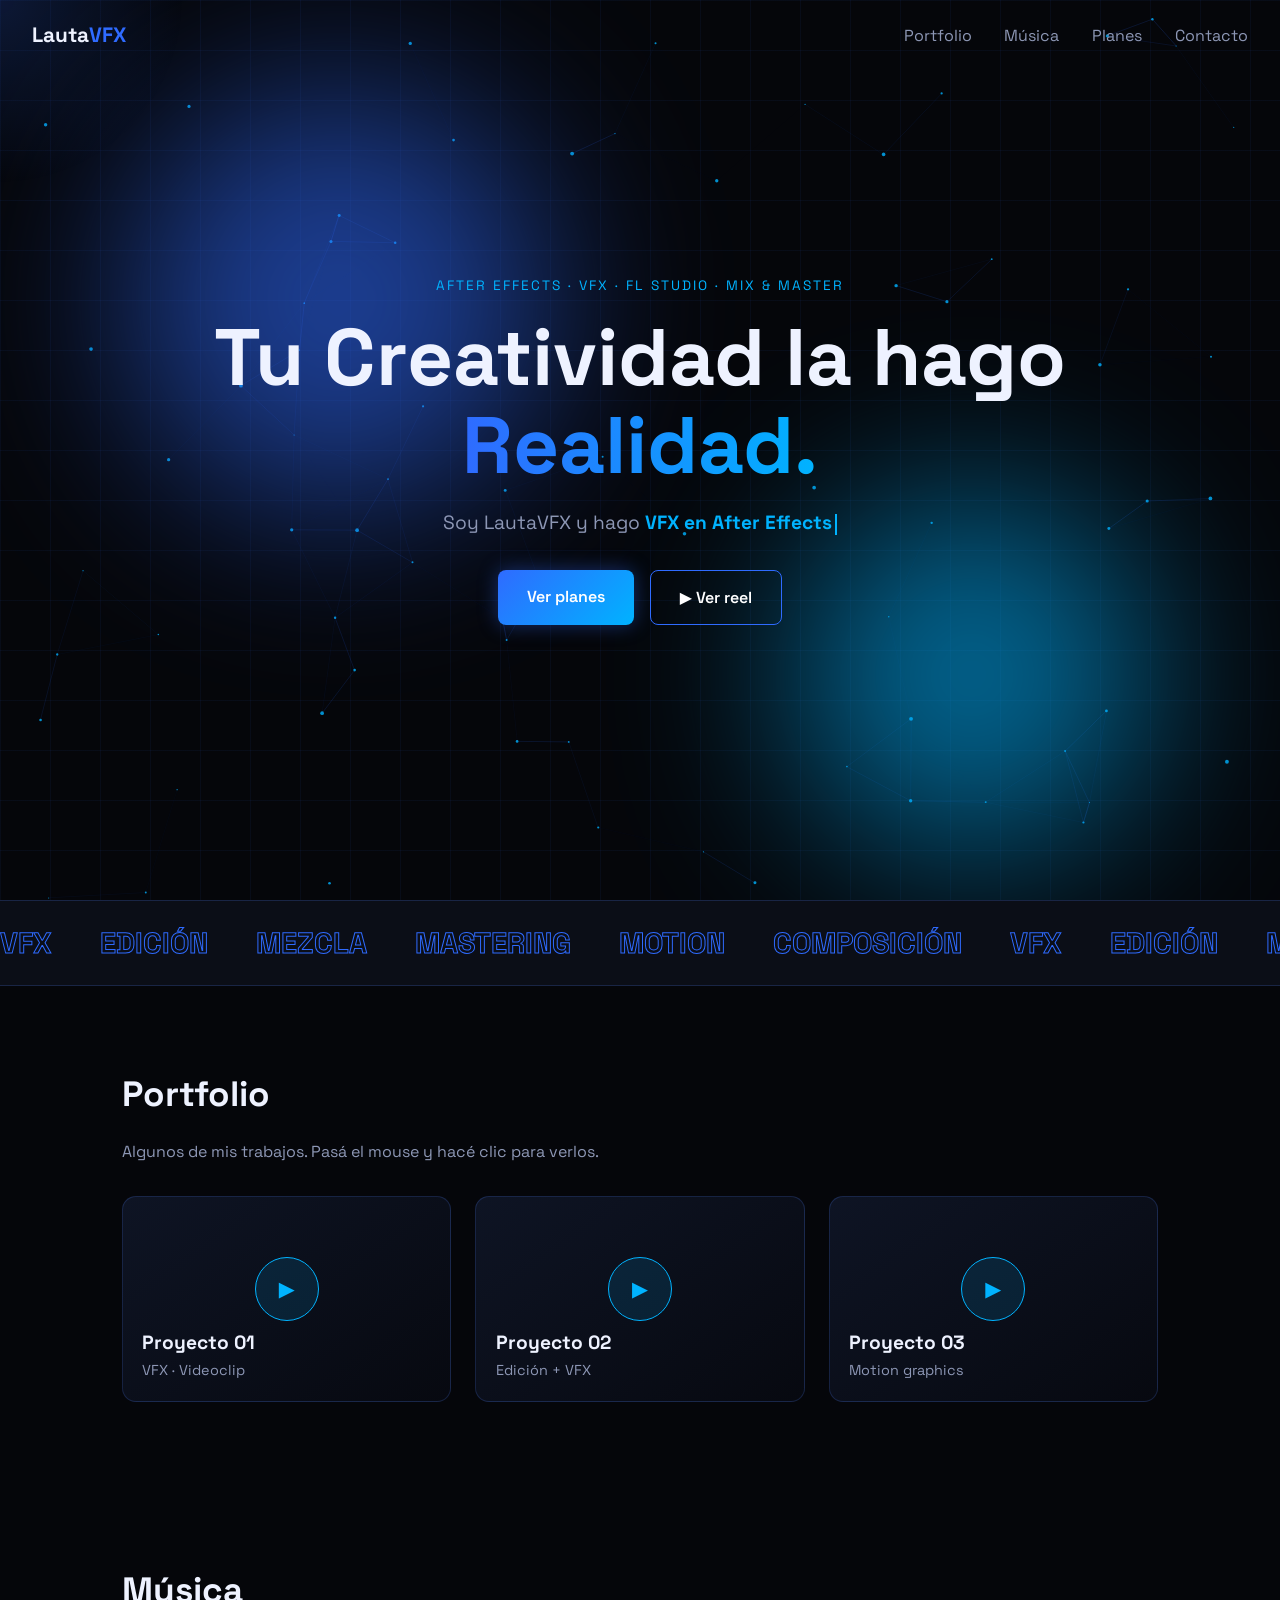
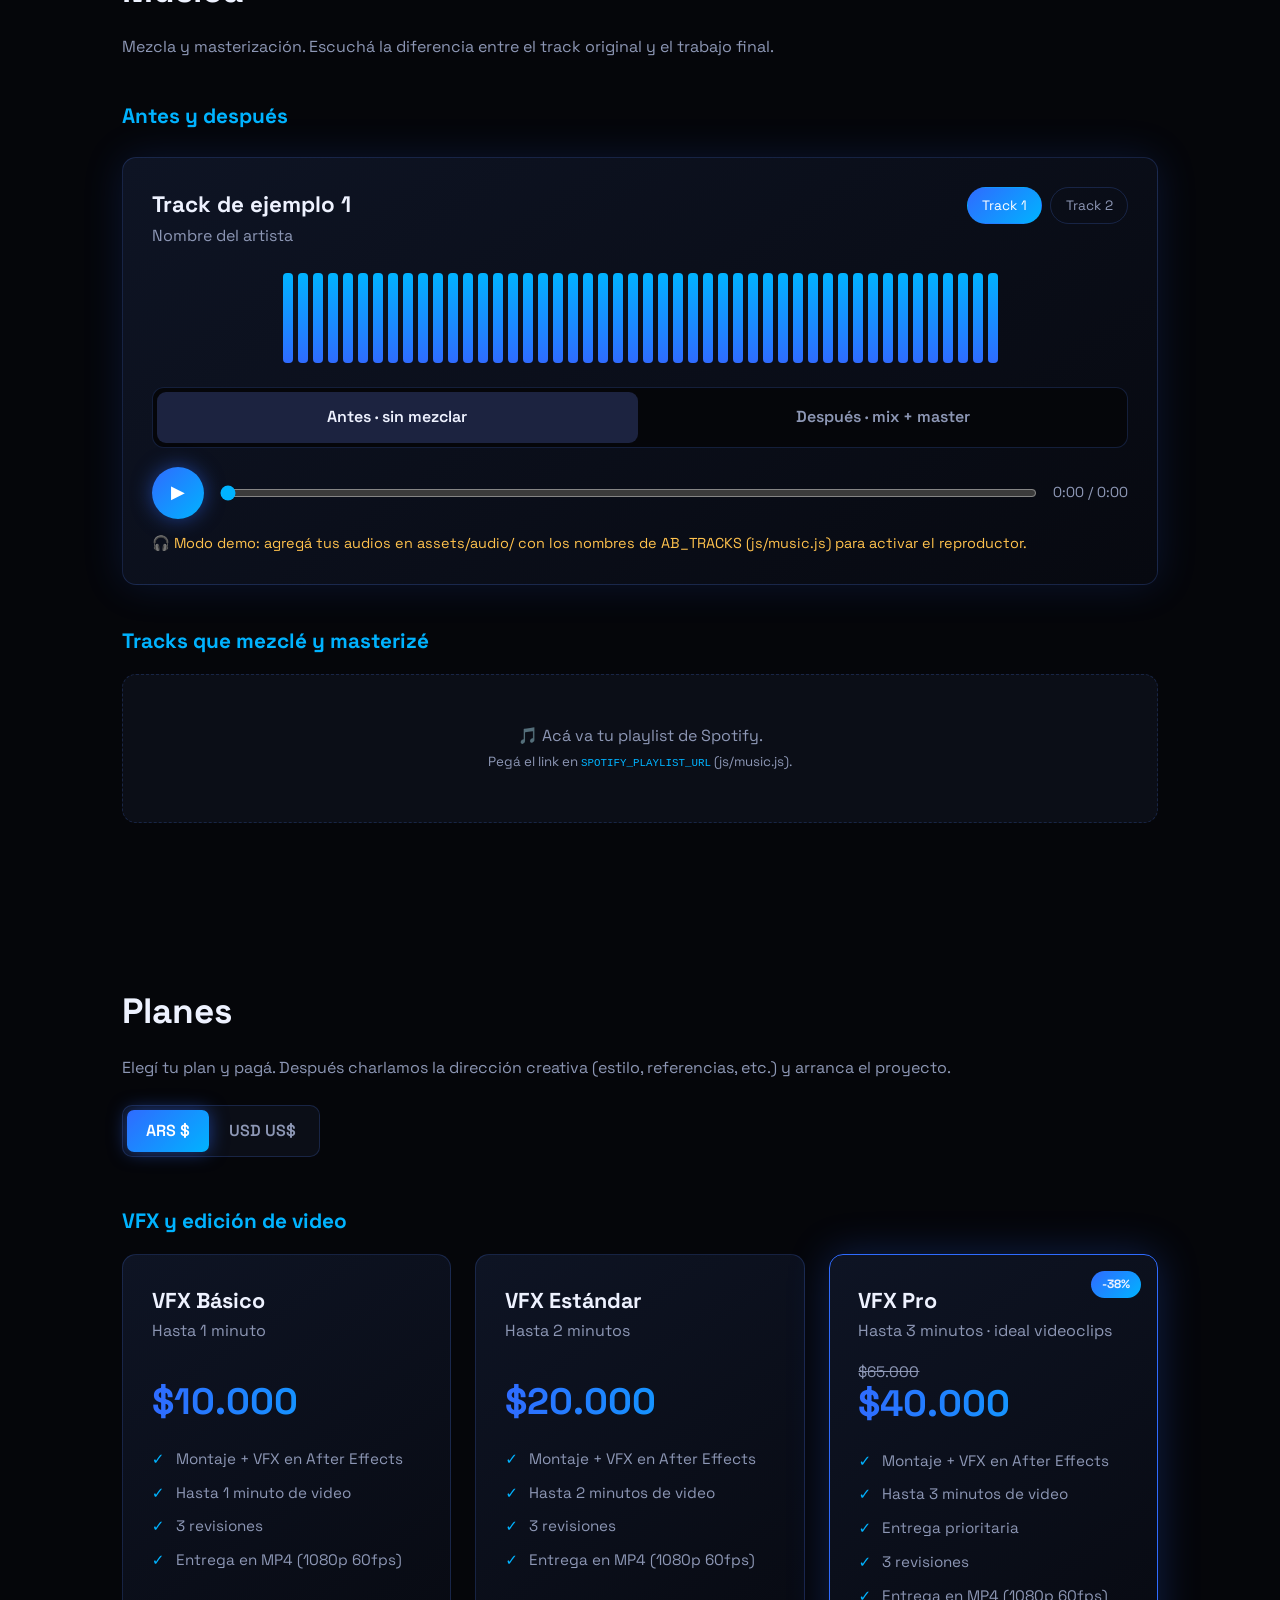
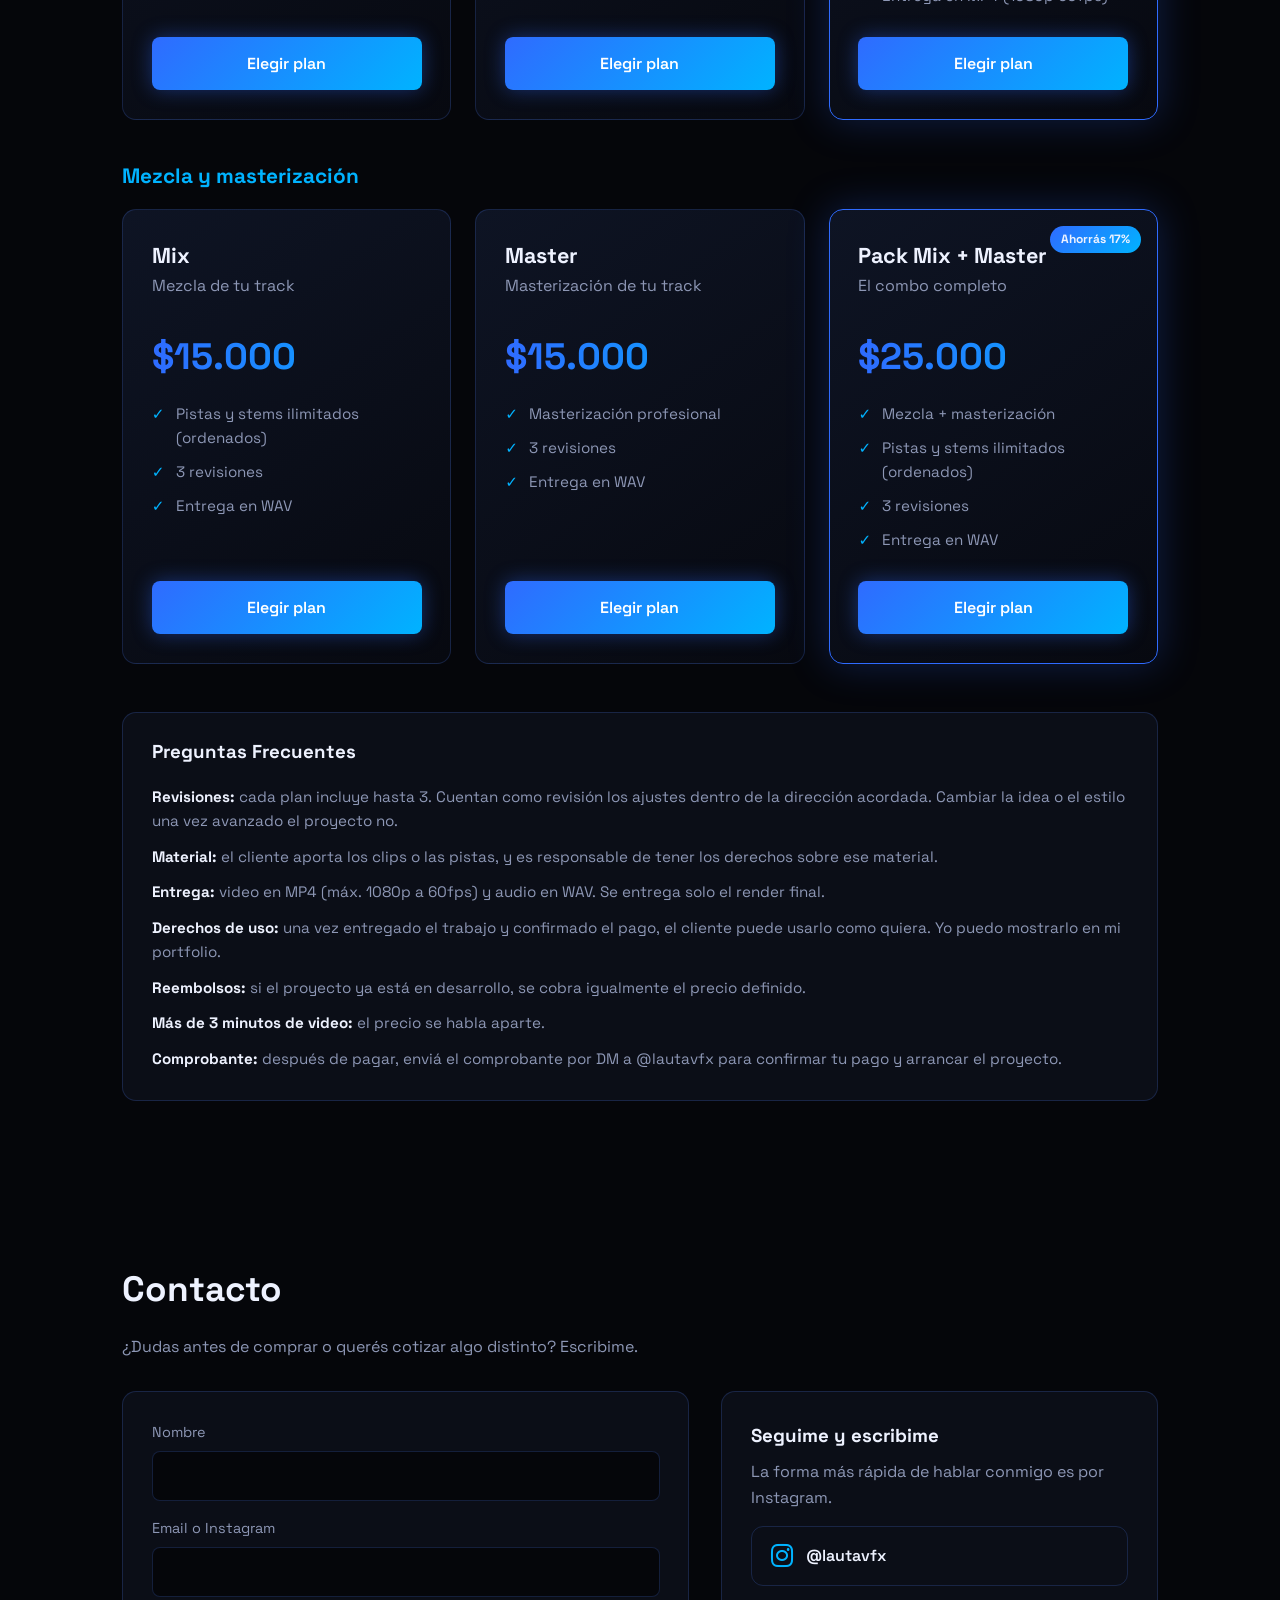
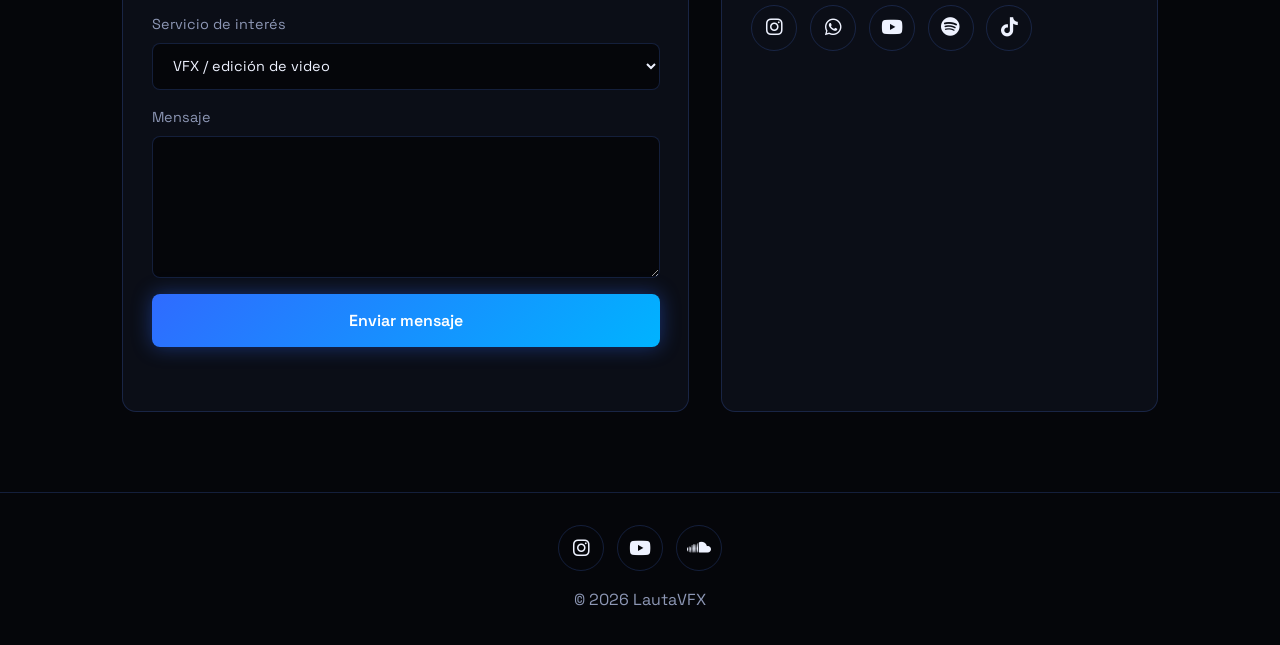
==== commit 8745ad6b: "agregué noindex" ====
--- a/index.html
+++ b/index.html
@@ -4,6 +4,7 @@
   <meta charset="UTF-8">
   <meta name="viewport" content="width=device-width, initial-scale=1.0">
   <title>LautaVFX | VFX, edición y audio</title>
+     <meta name="robots" content="noindex">
   <meta name="description" content="Servicios de VFX, edición de video, mezcla y masterización.">
   <link rel="icon" href="assets/favicon/favicon.ico" sizes="48x48">
   <link rel="icon" type="image/png" sizes="32x32" href="assets/favicon/favicon-32.png">
